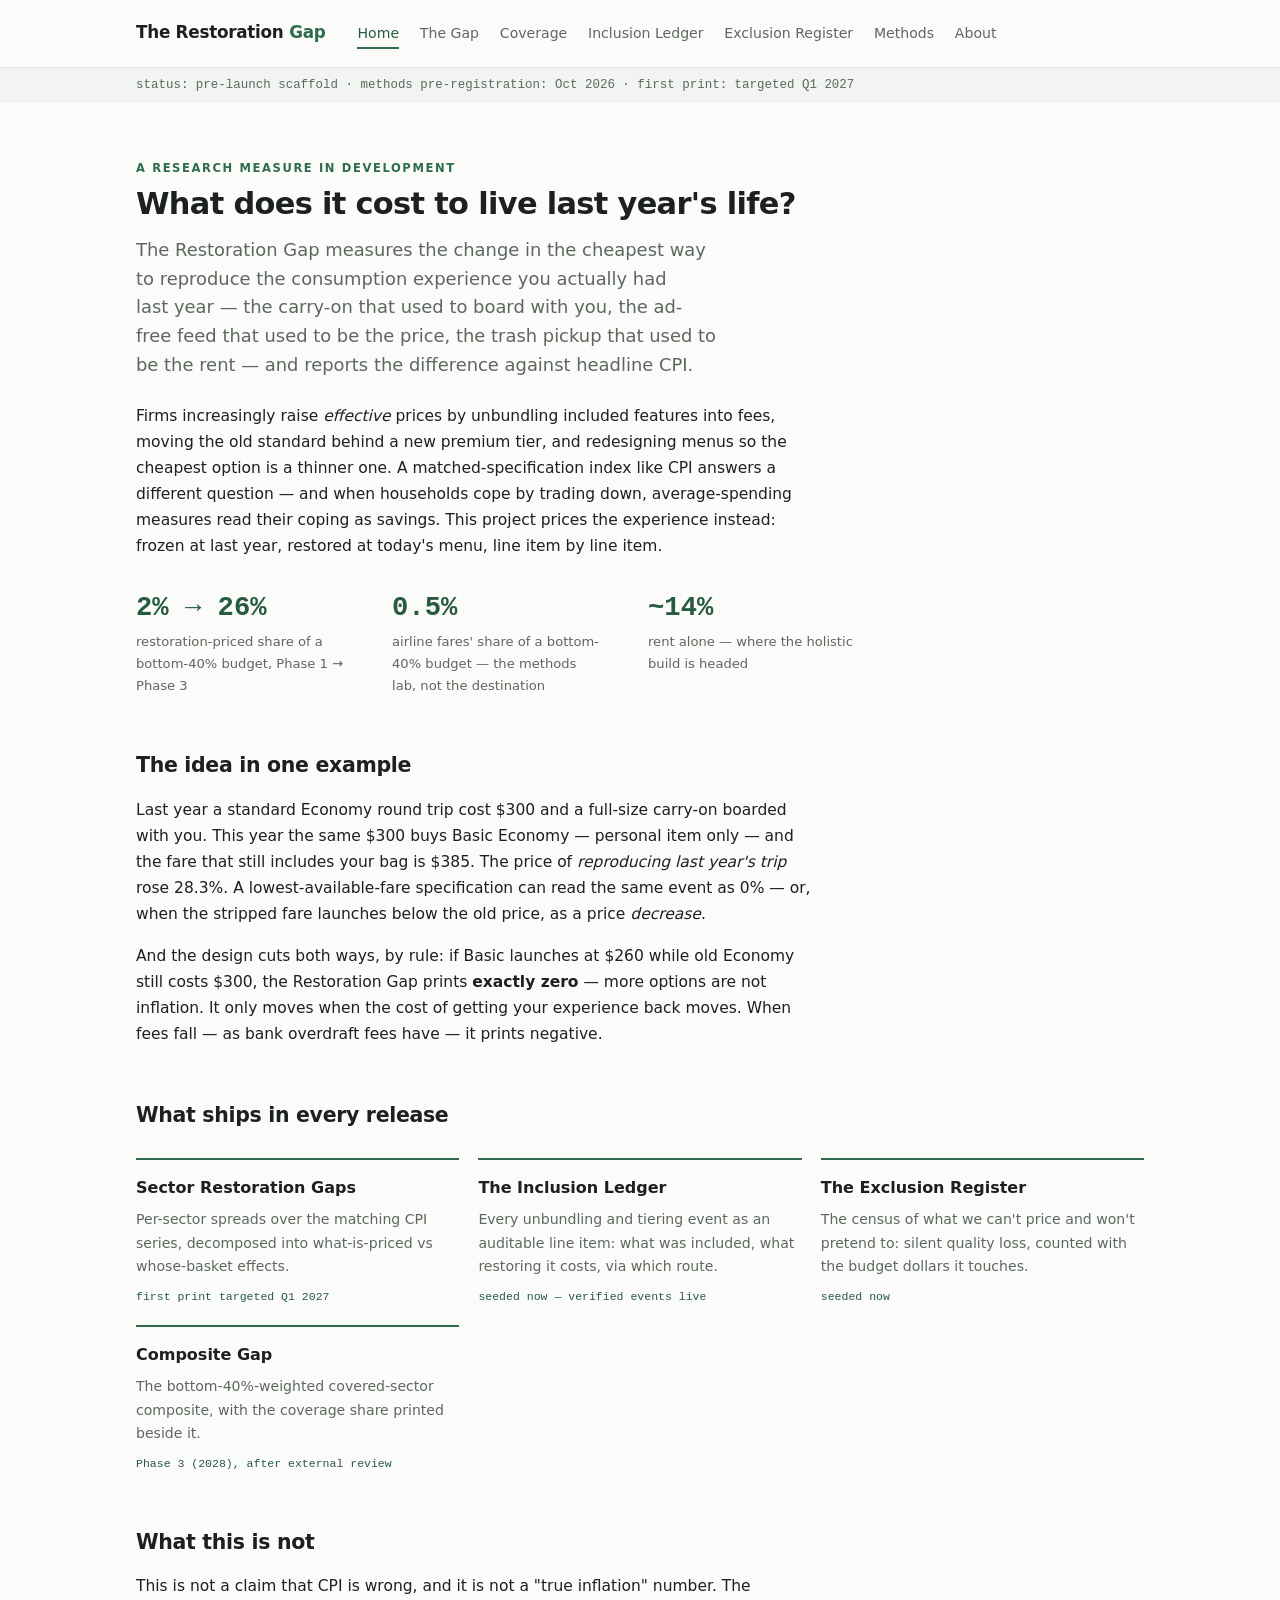
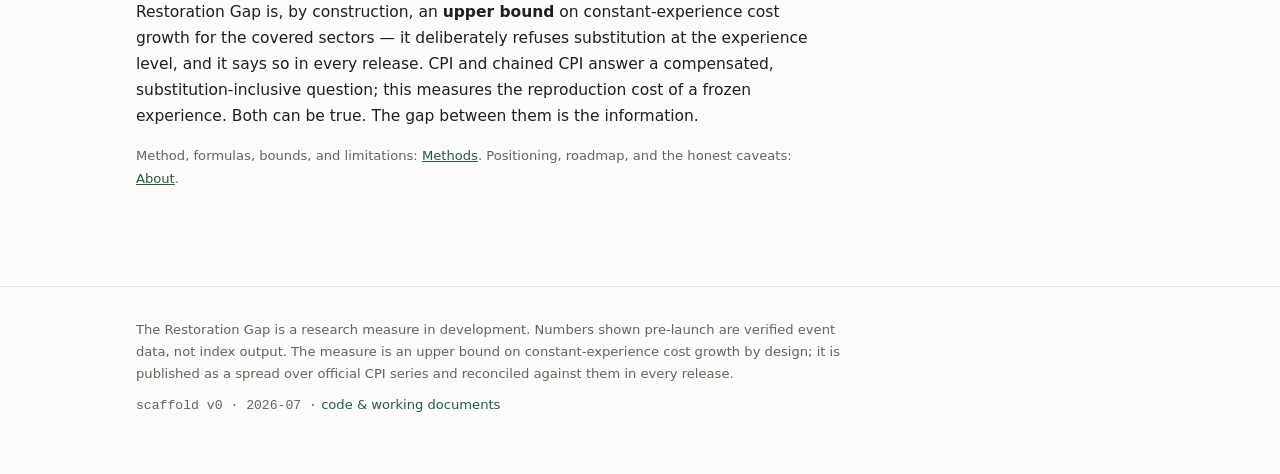
==== site/index.html @ a34f89a1 "Add public site scaffold and plan v00.03.00 (brand, domain, deployment) Scaffold the public-facing s" ====
<!doctype html>
<html lang="en">
<head>
<meta charset="utf-8">
<meta name="viewport" content="width=device-width, initial-scale=1">
<title>The Restoration Gap — what it costs to live last year's life</title>
<meta name="description" content="A price measure of what it costs bottom-40% households to reproduce last year's consumption experience — the fees, tiers, and unbundling that headline CPI answers differently.">
<link rel="stylesheet" href="styles.css">
</head>
<body>

<header class="site-header">
  <div class="inner">
    <a class="brand" href="index.html">The Restoration&nbsp;<span class="gap">Gap</span></a>
    <nav class="primary" aria-label="Primary">
      <a href="index.html" class="active">Home</a>
      <a href="releases.html">The Gap</a>
      <a href="coverage.html">Coverage</a>
      <a href="ledger.html">Inclusion Ledger</a>
      <a href="register.html">Exclusion Register</a>
      <a href="methods.html">Methods</a>
      <a href="about.html">About</a>
    </nav>
  </div>
</header>
<div class="status-strip"><div class="inner">status: pre-launch scaffold · methods pre-registration: Oct 2026 · first print: targeted Q1 2027</div></div>

<main>
  <p class="eyebrow">A research measure in development</p>
  <h1>What does it cost to live last year's life?</h1>
  <p class="lede">The Restoration Gap measures the change in the cheapest way to reproduce the consumption experience you actually had last year — the carry-on that used to board with you, the ad-free feed that used to be the price, the trash pickup that used to be the rent — and reports the difference against headline CPI.</p>

  <p>Firms increasingly raise <em>effective</em> prices by unbundling included features into fees, moving the old standard behind a new premium tier, and redesigning menus so the cheapest option is a thinner one. A matched-specification index like CPI answers a different question — and when households cope by trading down, average-spending measures read their coping as savings. This project prices the experience instead: frozen at last year, restored at today's menu, line item by line item.</p>

  <div class="bignums" aria-label="Coverage">
    <div><div class="n">2%&nbsp;→&nbsp;26%</div><div class="l">restoration-priced share of a bottom-40% budget, Phase&nbsp;1 → Phase&nbsp;3</div></div>
    <div><div class="n">0.5%</div><div class="l">airline fares' share of a bottom-40% budget — the methods lab, not the destination</div></div>
    <div><div class="n">~14%</div><div class="l">rent alone — where the holistic build is headed</div></div>
  </div>

  <h2>The idea in one example</h2>
  <p>Last year a standard Economy round trip cost $300 and a full-size carry-on boarded with you. This year the same $300 buys Basic Economy — personal item only — and the fare that still includes your bag is $385. The price of <em>reproducing last year's trip</em> rose 28.3%. A lowest-available-fare specification can read the same event as 0% — or, when the stripped fare launches below the old price, as a price <em>decrease</em>.</p>
  <p>And the design cuts both ways, by rule: if Basic launches at $260 while old Economy still costs $300, the Restoration Gap prints <strong>exactly zero</strong> — more options are not inflation. It only moves when the cost of getting your experience back moves. When fees fall — as bank overdraft fees have — it prints negative.</p>

  <h2>What ships in every release</h2>
  <div class="cards">
    <div class="card">
      <h3>Sector Restoration Gaps</h3>
      <p>Per-sector spreads over the matching CPI series, decomposed into what-is-priced vs whose-basket effects.</p>
      <div class="status">first print targeted Q1 2027</div>
    </div>
    <div class="card">
      <h3>The Inclusion Ledger</h3>
      <p>Every unbundling and tiering event as an auditable line item: what was included, what restoring it costs, via which route.</p>
      <div class="status">seeded now — verified events live</div>
    </div>
    <div class="card">
      <h3>The Exclusion Register</h3>
      <p>The census of what we can't price and won't pretend to: silent quality loss, counted with the budget dollars it touches.</p>
      <div class="status">seeded now</div>
    </div>
    <div class="card">
      <h3>Composite Gap</h3>
      <p>The bottom-40%-weighted covered-sector composite, with the coverage share printed beside it.</p>
      <div class="status">Phase 3 (2028), after external review</div>
    </div>
  </div>

  <h2>What this is not</h2>
  <p>This is not a claim that CPI is wrong, and it is not a "true inflation" number. The Restoration Gap is, by construction, an <strong>upper bound</strong> on constant-experience cost growth for the covered sectors — it deliberately refuses substitution at the experience level, and it says so in every release. CPI and chained CPI answer a compensated, substitution-inclusive question; this measures the reproduction cost of a frozen experience. Both can be true. The gap between them is the information.</p>
  <p class="footnote">Method, formulas, bounds, and limitations: <a href="methods.html">Methods</a>. Positioning, roadmap, and the honest caveats: <a href="about.html">About</a>.</p>
</main>

<footer class="site-footer">
  <div class="inner">
    <p>The Restoration Gap is a research measure in development. Numbers shown pre-launch are verified event data, not index output. The measure is an upper bound on constant-experience cost growth by design; it is published as a spread over official CPI series and reconciled against them in every release.</p>
    <p><span class="mono">scaffold v0 · 2026-07 ·</span> <a href="https://github.com/arthurculang/bpi">code &amp; working documents</a></p>
  </div>
</footer>

</body>
</html>
---- site/styles.css ----
/* The Restoration Gap — site design tokens
   Restraint-first: Inter, JetBrains Mono for numbers/stamps, single forest-green accent.
   Hierarchy through type and whitespace, not chrome. */

:root {
  --ground: #fbfbfa;
  --wash: #f2f4f1;
  --ink: #1c211e;
  --muted: #5d675f;
  --hairline: #e3e7e3;
  --rule: #b9c4bb;
  --accent: #2f6b4f;
  --accent-ink: #275a43;
}
@media (prefers-color-scheme: dark) {
  :root {
    --ground: #141715; --wash: #1b201d; --ink: #e6eae7; --muted: #98a29b;
    --hairline: #272d29; --rule: #3d463f; --accent: #7db898; --accent-ink: #8fc4a6;
  }
}
* { box-sizing: border-box; }
html { -webkit-text-size-adjust: 100%; }
body {
  margin: 0; background: var(--ground); color: var(--ink);
  font-family: "Inter", "Inter Variable", system-ui, -apple-system, "Segoe UI", Roboto, sans-serif;
  font-size: 15.5px; line-height: 1.68;
}
.mono, code, pre {
  font-family: "JetBrains Mono", ui-monospace, "SF Mono", "Cascadia Code", Menlo, Consolas, monospace;
  font-variant-numeric: tabular-nums;
}

/* Chrome */
.site-header {
  border-bottom: 1px solid var(--hairline);
}
.site-header .inner {
  max-width: 66rem; margin: 0 auto; padding: 1.1rem 1.5rem;
  display: flex; align-items: baseline; gap: 2rem; flex-wrap: wrap;
}
.brand { font-weight: 700; letter-spacing: -0.015em; color: var(--ink); text-decoration: none; font-size: 1.05rem; }
.brand .gap { color: var(--accent); }
nav.primary { display: flex; gap: 1.3rem; flex-wrap: wrap; font-size: 0.88rem; }
nav.primary a { color: var(--muted); text-decoration: none; padding-bottom: 2px; }
nav.primary a:hover { color: var(--ink); }
nav.primary a.active { color: var(--accent-ink); border-bottom: 2px solid var(--accent); }
.status-strip {
  background: var(--wash); font-size: 0.78rem; color: var(--muted);
  font-family: "JetBrains Mono", ui-monospace, Menlo, monospace;
}
.status-strip .inner { max-width: 66rem; margin: 0 auto; padding: 0.45rem 1.5rem; }
.site-footer { border-top: 1px solid var(--hairline); margin-top: 6rem; }
.site-footer .inner {
  max-width: 66rem; margin: 0 auto; padding: 2rem 1.5rem 3rem;
  font-size: 0.82rem; color: var(--muted); max-width: 66rem;
}
.site-footer p { max-width: 46rem; margin: 0 0 0.6rem; }
.site-footer a { color: var(--accent-ink); text-decoration: none; }
.site-footer a:hover { text-decoration: underline; }

/* Layout */
main { max-width: 66rem; margin: 0 auto; padding: 3.5rem 1.5rem 0; }
main p, main ul, main ol, main blockquote, main h1, main h2, main h3, .lede { max-width: 43rem; }
h1 { font-size: 1.9rem; font-weight: 700; letter-spacing: -0.022em; line-height: 1.15; margin: 0 0 0.9rem; text-wrap: balance; }
h2 { font-size: 1.28rem; font-weight: 650; letter-spacing: -0.015em; margin: 3.2rem 0 0.9rem; text-wrap: balance; }
h3 { font-size: 1rem; font-weight: 650; margin: 2rem 0 0.5rem; }
p { margin: 0 0 1rem; }
.lede { font-size: 1.12rem; color: var(--muted); line-height: 1.6; margin-bottom: 1.5rem; text-wrap: balance; }
.eyebrow { font-size: 0.72rem; font-weight: 600; letter-spacing: 0.14em; text-transform: uppercase; color: var(--accent); margin: 0 0 0.5rem; }
a { color: var(--accent-ink); }
a:focus-visible { outline: 2px solid var(--accent); outline-offset: 2px; border-radius: 2px; }
strong { font-weight: 650; }
ul, ol { padding-left: 1.3rem; margin: 0 0 1rem; }
li { margin-bottom: 0.45rem; }
li::marker { color: var(--muted); }
blockquote { margin: 1.3rem 0; padding: 0.1rem 0 0.1rem 1.1rem; border-left: 2px solid var(--accent); color: var(--muted); font-style: italic; }
code { font-size: 0.85em; background: var(--wash); padding: 0.1em 0.35em; border-radius: 3px; }
pre.math { background: var(--wash); padding: 0.9rem 1.1rem; margin: 1.2rem 0; font-size: 0.83rem; line-height: 1.7; overflow-x: auto; max-width: 43rem; border-radius: 3px; }
pre code { background: none; padding: 0; }

/* Tables: semibold headers, narrow rule, no boxing; numbers right-aligned tabular */
.tablewrap { overflow-x: auto; margin: 1.5rem 0 2rem; }
table { border-collapse: collapse; width: 100%; font-size: 0.83rem; line-height: 1.55; }
th { text-align: left; font-weight: 650; vertical-align: bottom; padding: 0 1.1rem 0.45rem 0; border-bottom: 1.5px solid var(--rule); }
td { vertical-align: top; padding: 0.6rem 1.1rem 0.6rem 0; border-bottom: 1px solid var(--hairline); }
th:last-child, td:last-child { padding-right: 0; }
td.num, th.num { text-align: right; font-family: "JetBrains Mono", ui-monospace, Menlo, monospace; font-variant-numeric: tabular-nums; font-size: 0.8rem; white-space: nowrap; }

/* Components */
.placeholder {
  border: 1px dashed var(--rule); border-radius: 4px; padding: 1.1rem 1.3rem;
  color: var(--muted); font-size: 0.9rem; max-width: 43rem; margin: 1.2rem 0;
}
.placeholder .mono { font-size: 0.78rem; }
.cards { display: grid; grid-template-columns: repeat(auto-fit, minmax(16rem, 1fr)); gap: 1.2rem; margin: 1.6rem 0 0; }
.card { border-top: 2px solid var(--accent); padding: 0.9rem 0 0; }
.card h3 { margin: 0 0 0.4rem; }
.card p { font-size: 0.88rem; color: var(--muted); margin-bottom: 0.5rem; }
.card .status { font-family: "JetBrains Mono", ui-monospace, Menlo, monospace; font-size: 0.72rem; color: var(--accent-ink); }
.bignums { display: flex; gap: 3rem; flex-wrap: wrap; margin: 1.6rem 0; }
.bignums .n { font-family: "JetBrains Mono", ui-monospace, Menlo, monospace; font-size: 1.7rem; font-weight: 600; color: var(--accent-ink); font-variant-numeric: tabular-nums; }
.bignums .l { font-size: 0.82rem; color: var(--muted); max-width: 13rem; }
.footnote { font-size: 0.82rem; color: var(--muted); max-width: 43rem; }
.divider { border: none; border-top: 1px solid var(--hairline); margin: 3.2rem 0; }

@media (max-width: 640px) {
  main { padding-top: 2.5rem; }
  .bignums { gap: 1.6rem; }
}
@media (prefers-reduced-motion: reduce) { * { scroll-behavior: auto !important; } }
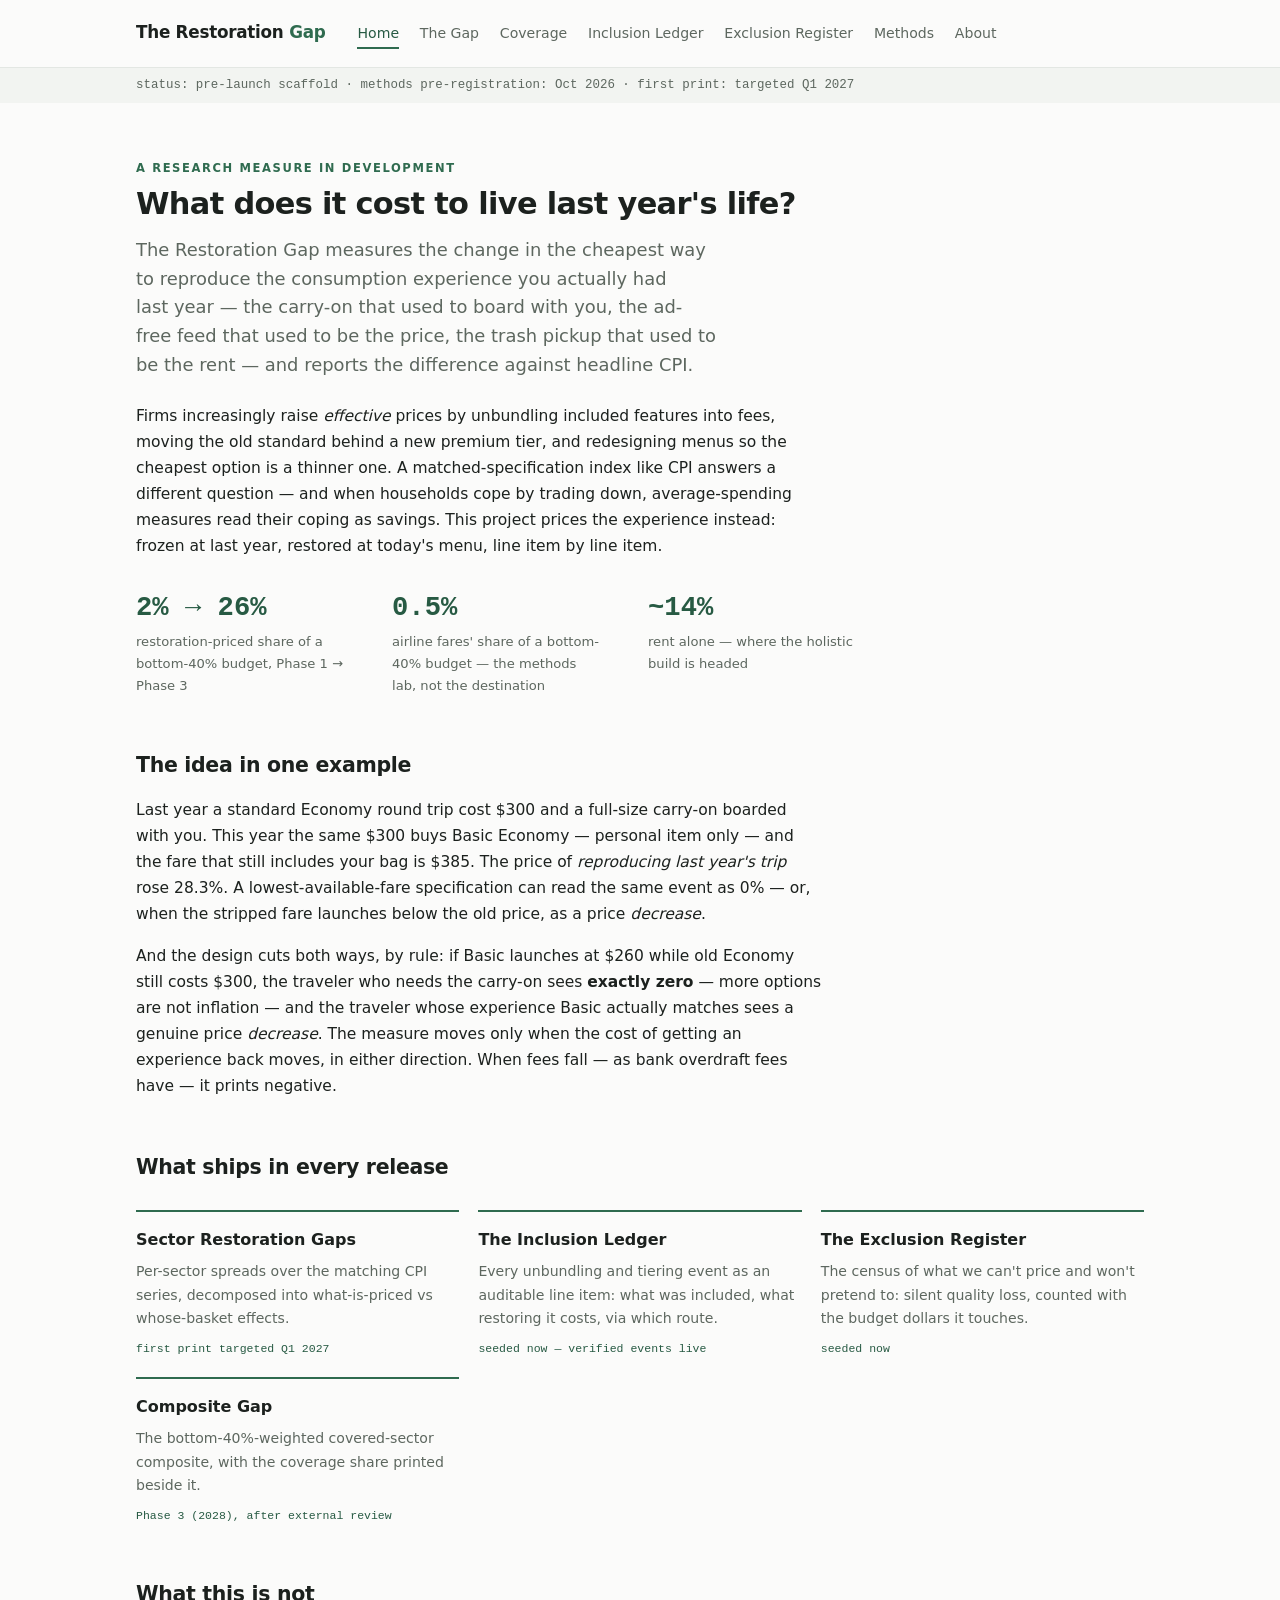
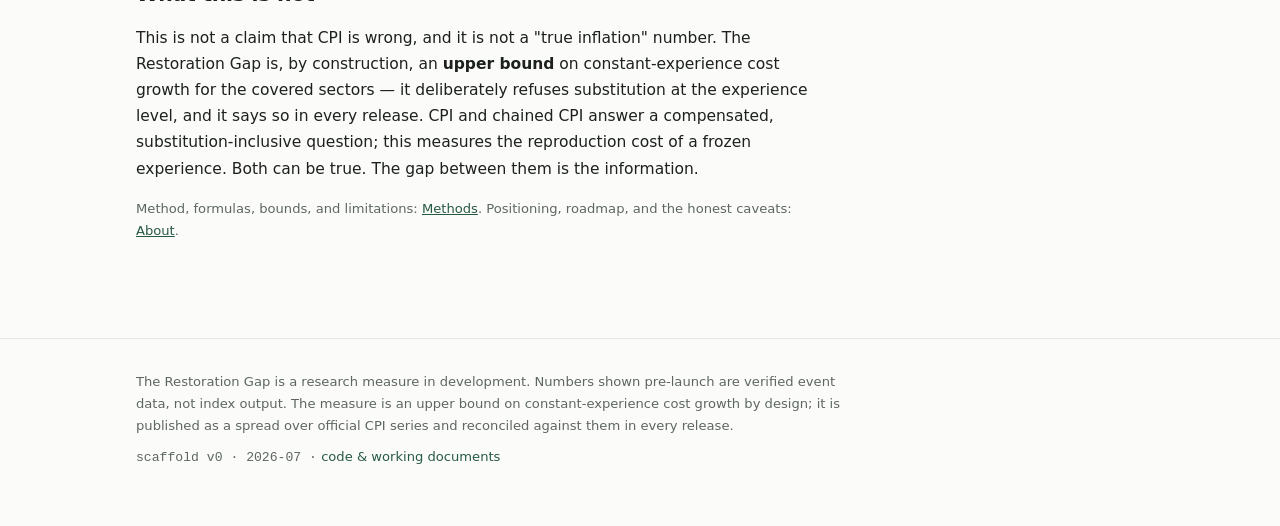
==== commit e071eccc: "Add restoration engine v0; spec v00.02.00 with P2 refinement; README and conventions engine/restorat" ====
--- a/site/index.html
+++ b/site/index.html
@@ -5,7 +5,12 @@
 <meta name="viewport" content="width=device-width, initial-scale=1">
 <title>The Restoration Gap — what it costs to live last year's life</title>
 <meta name="description" content="A price measure of what it costs bottom-40% households to reproduce last year's consumption experience — the fees, tiers, and unbundling that headline CPI answers differently.">
+<meta property="og:title" content="The Restoration Gap">
+<meta property="og:description" content="What does it cost to live last year's life? A replication-cost price measure for bottom-40% households, published as a spread over CPI.">
+<meta property="og:type" content="website">
+<meta property="og:url" content="https://restorationgap.org/">
 <link rel="stylesheet" href="styles.css">
+<link rel="icon" href="favicon.svg" type="image/svg+xml">
 </head>
 <body>
 
@@ -40,7 +45,7 @@
 
   <h2>The idea in one example</h2>
   <p>Last year a standard Economy round trip cost $300 and a full-size carry-on boarded with you. This year the same $300 buys Basic Economy — personal item only — and the fare that still includes your bag is $385. The price of <em>reproducing last year's trip</em> rose 28.3%. A lowest-available-fare specification can read the same event as 0% — or, when the stripped fare launches below the old price, as a price <em>decrease</em>.</p>
-  <p>And the design cuts both ways, by rule: if Basic launches at $260 while old Economy still costs $300, the Restoration Gap prints <strong>exactly zero</strong> — more options are not inflation. It only moves when the cost of getting your experience back moves. When fees fall — as bank overdraft fees have — it prints negative.</p>
+  <p>And the design cuts both ways, by rule: if Basic launches at $260 while old Economy still costs $300, the traveler who needs the carry-on sees <strong>exactly zero</strong> — more options are not inflation — and the traveler whose experience Basic actually matches sees a genuine price <em>decrease</em>. The measure moves only when the cost of getting an experience back moves, in either direction. When fees fall — as bank overdraft fees have — it prints negative.</p>
 
   <h2>What ships in every release</h2>
   <div class="cards">
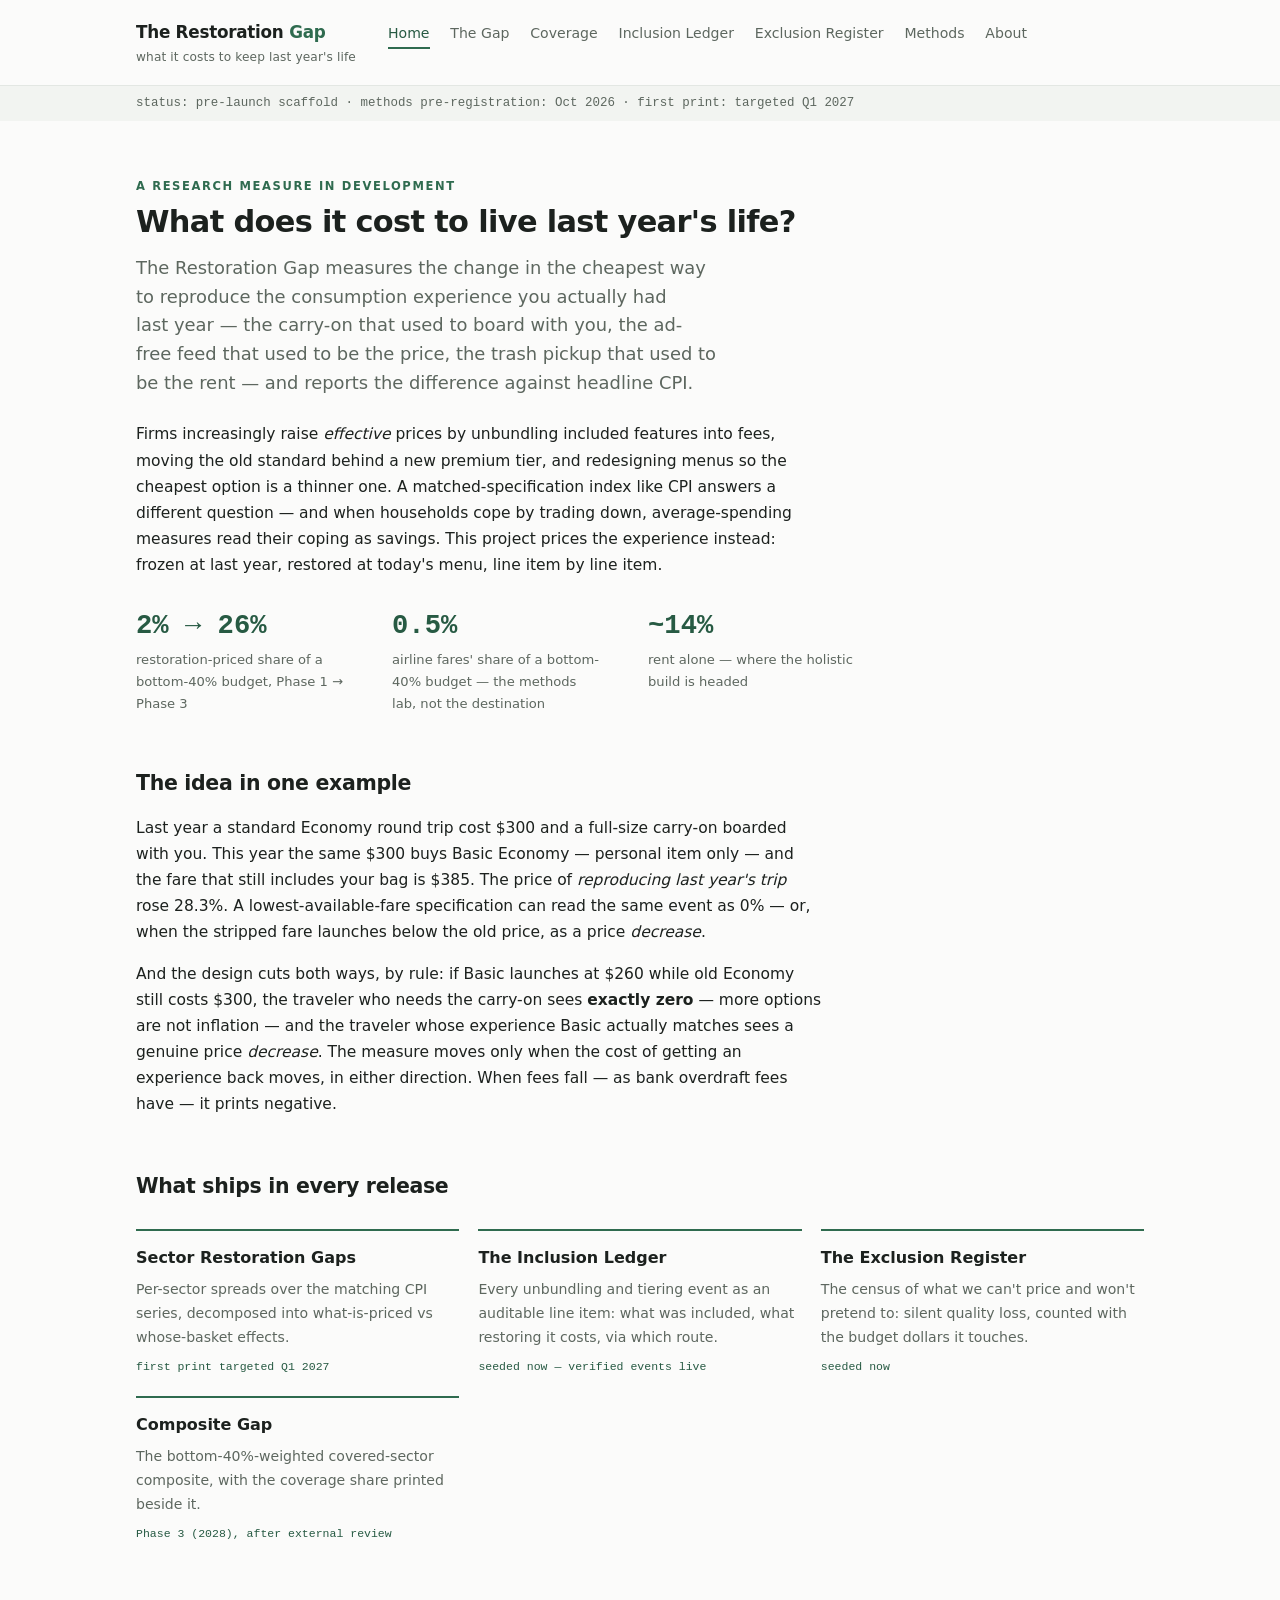
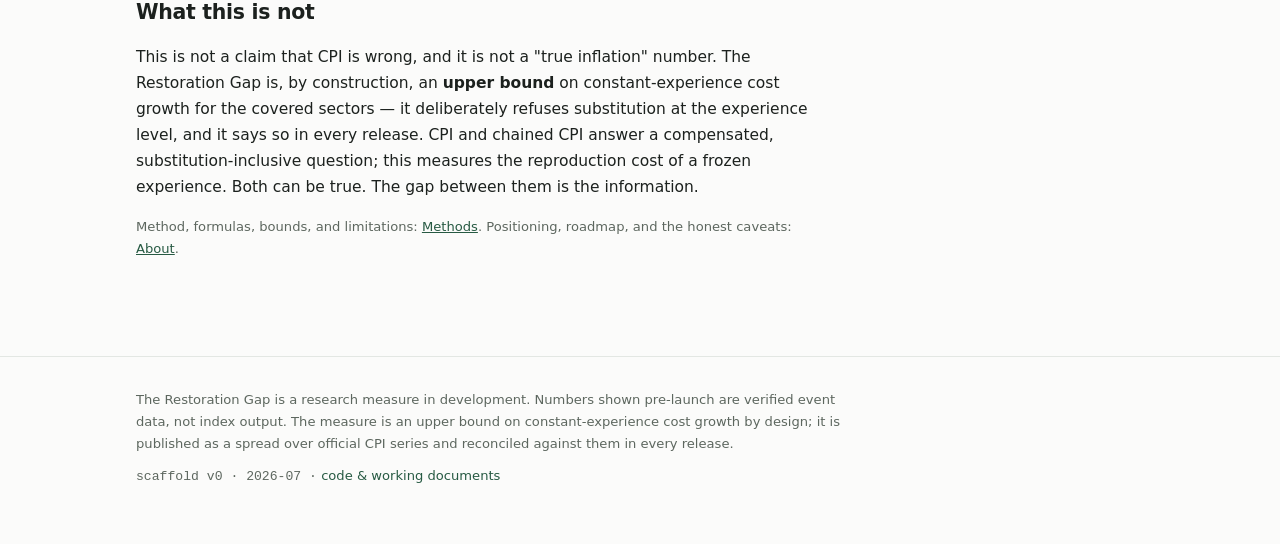
==== commit 997e27de: "Apply tagline "what it costs to keep last year's life" (name kept) Owner confirmed keeping "The Rest" ====
--- a/site/index.html
+++ b/site/index.html
@@ -16,7 +16,7 @@
 
 <header class="site-header">
   <div class="inner">
-    <a class="brand" href="index.html">The Restoration&nbsp;<span class="gap">Gap</span></a>
+    <span class="brand-block"><a class="brand" href="index.html">The Restoration&nbsp;<span class="gap">Gap</span></a><span class="brand-tag">what it costs to keep last year's life</span></span>
     <nav class="primary" aria-label="Primary">
       <a href="index.html" class="active">Home</a>
       <a href="releases.html">The Gap</a>
--- a/site/styles.css
+++ b/site/styles.css
@@ -40,6 +40,9 @@
 }
 .brand { font-weight: 700; letter-spacing: -0.015em; color: var(--ink); text-decoration: none; font-size: 1.05rem; }
 .brand .gap { color: var(--accent); }
+.brand-block { display: flex; flex-direction: column; gap: 0.08rem; }
+.brand-tag { font-size: 0.76rem; color: var(--muted); font-weight: 400; letter-spacing: 0.01em; }
+@media (max-width: 560px) { .brand-tag { display: none; } }
 nav.primary { display: flex; gap: 1.3rem; flex-wrap: wrap; font-size: 0.88rem; }
 nav.primary a { color: var(--muted); text-decoration: none; padding-bottom: 2px; }
 nav.primary a:hover { color: var(--ink); }
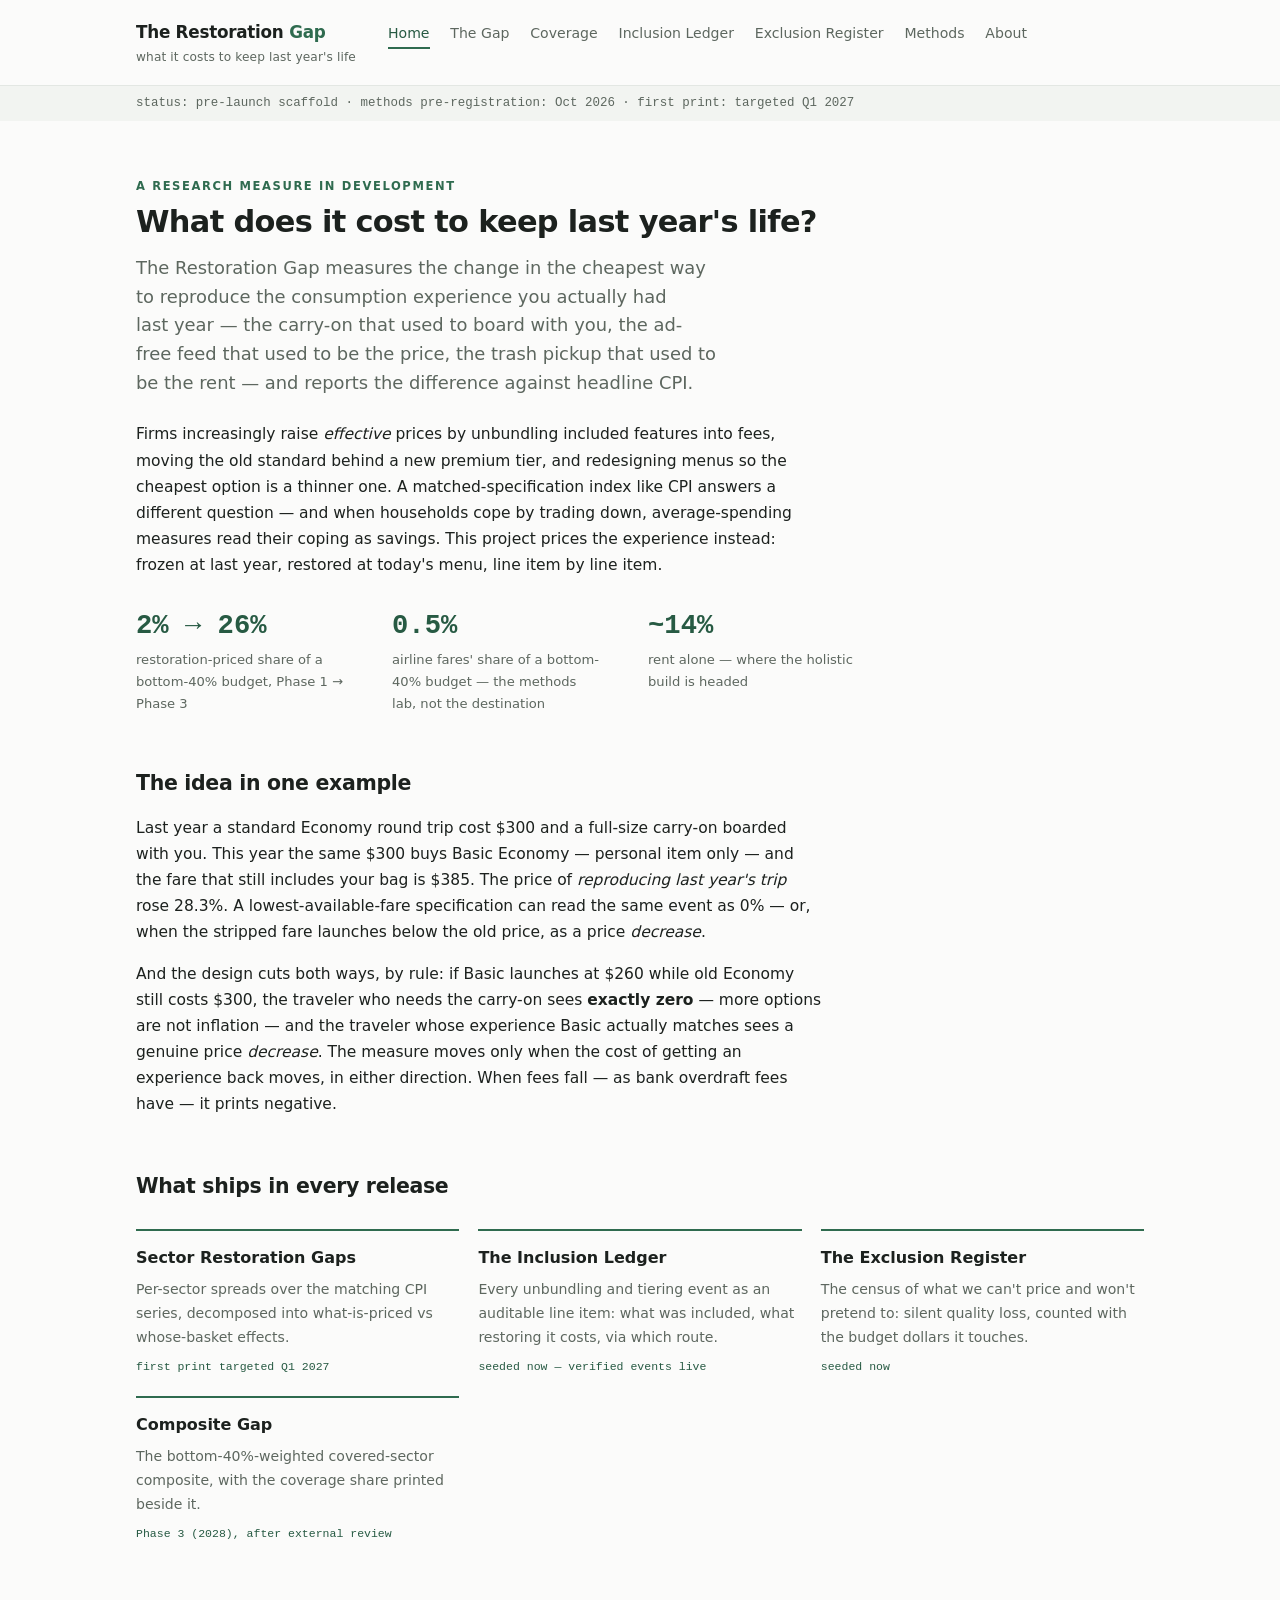
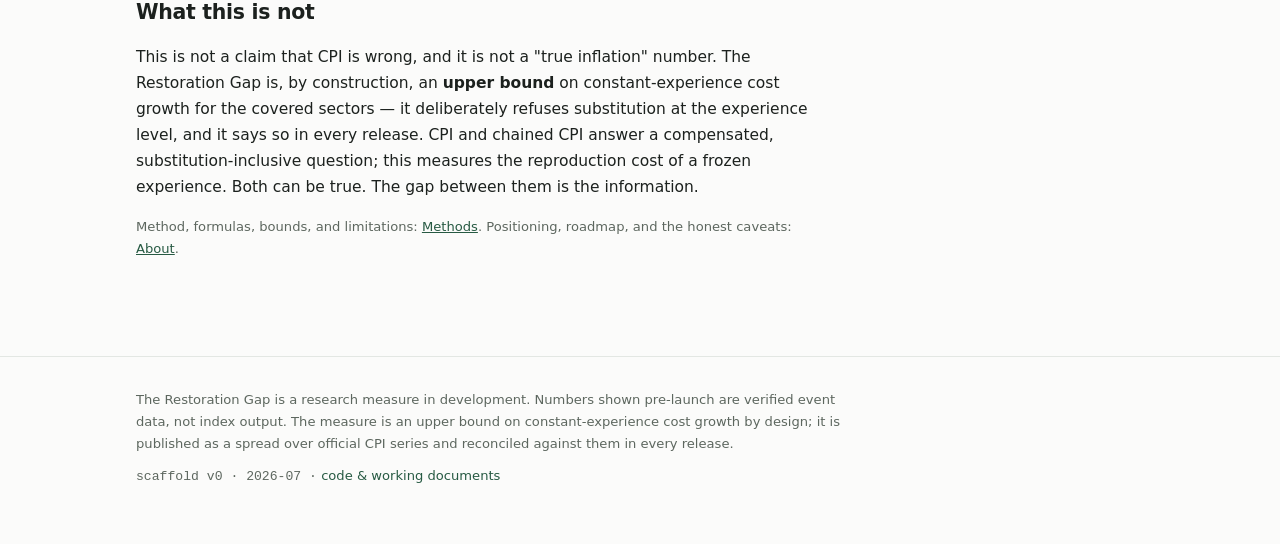
==== commit c292488b: "Site live: align hero/title/OG copy to canonical "keep" tagline; plan v00.03.06 restorationgap.org i" ====
--- a/site/index.html
+++ b/site/index.html
@@ -3,10 +3,10 @@
 <head>
 <meta charset="utf-8">
 <meta name="viewport" content="width=device-width, initial-scale=1">
-<title>The Restoration Gap — what it costs to live last year's life</title>
+<title>The Restoration Gap — what it costs to keep last year's life</title>
 <meta name="description" content="A price measure of what it costs bottom-40% households to reproduce last year's consumption experience — the fees, tiers, and unbundling that headline CPI answers differently.">
 <meta property="og:title" content="The Restoration Gap">
-<meta property="og:description" content="What does it cost to live last year's life? A replication-cost price measure for bottom-40% households, published as a spread over CPI.">
+<meta property="og:description" content="What does it cost to keep last year's life? A replication-cost price measure for bottom-40% households, published as a spread over CPI.">
 <meta property="og:type" content="website">
 <meta property="og:url" content="https://restorationgap.org/">
 <link rel="stylesheet" href="styles.css">
@@ -32,7 +32,7 @@
 
 <main>
   <p class="eyebrow">A research measure in development</p>
-  <h1>What does it cost to live last year's life?</h1>
+  <h1>What does it cost to keep last year's life?</h1>
   <p class="lede">The Restoration Gap measures the change in the cheapest way to reproduce the consumption experience you actually had last year — the carry-on that used to board with you, the ad-free feed that used to be the price, the trash pickup that used to be the rent — and reports the difference against headline CPI.</p>
 
   <p>Firms increasingly raise <em>effective</em> prices by unbundling included features into fees, moving the old standard behind a new premium tier, and redesigning menus so the cheapest option is a thinner one. A matched-specification index like CPI answers a different question — and when households cope by trading down, average-spending measures read their coping as savings. This project prices the experience instead: frozen at last year, restored at today's menu, line item by line item.</p>
